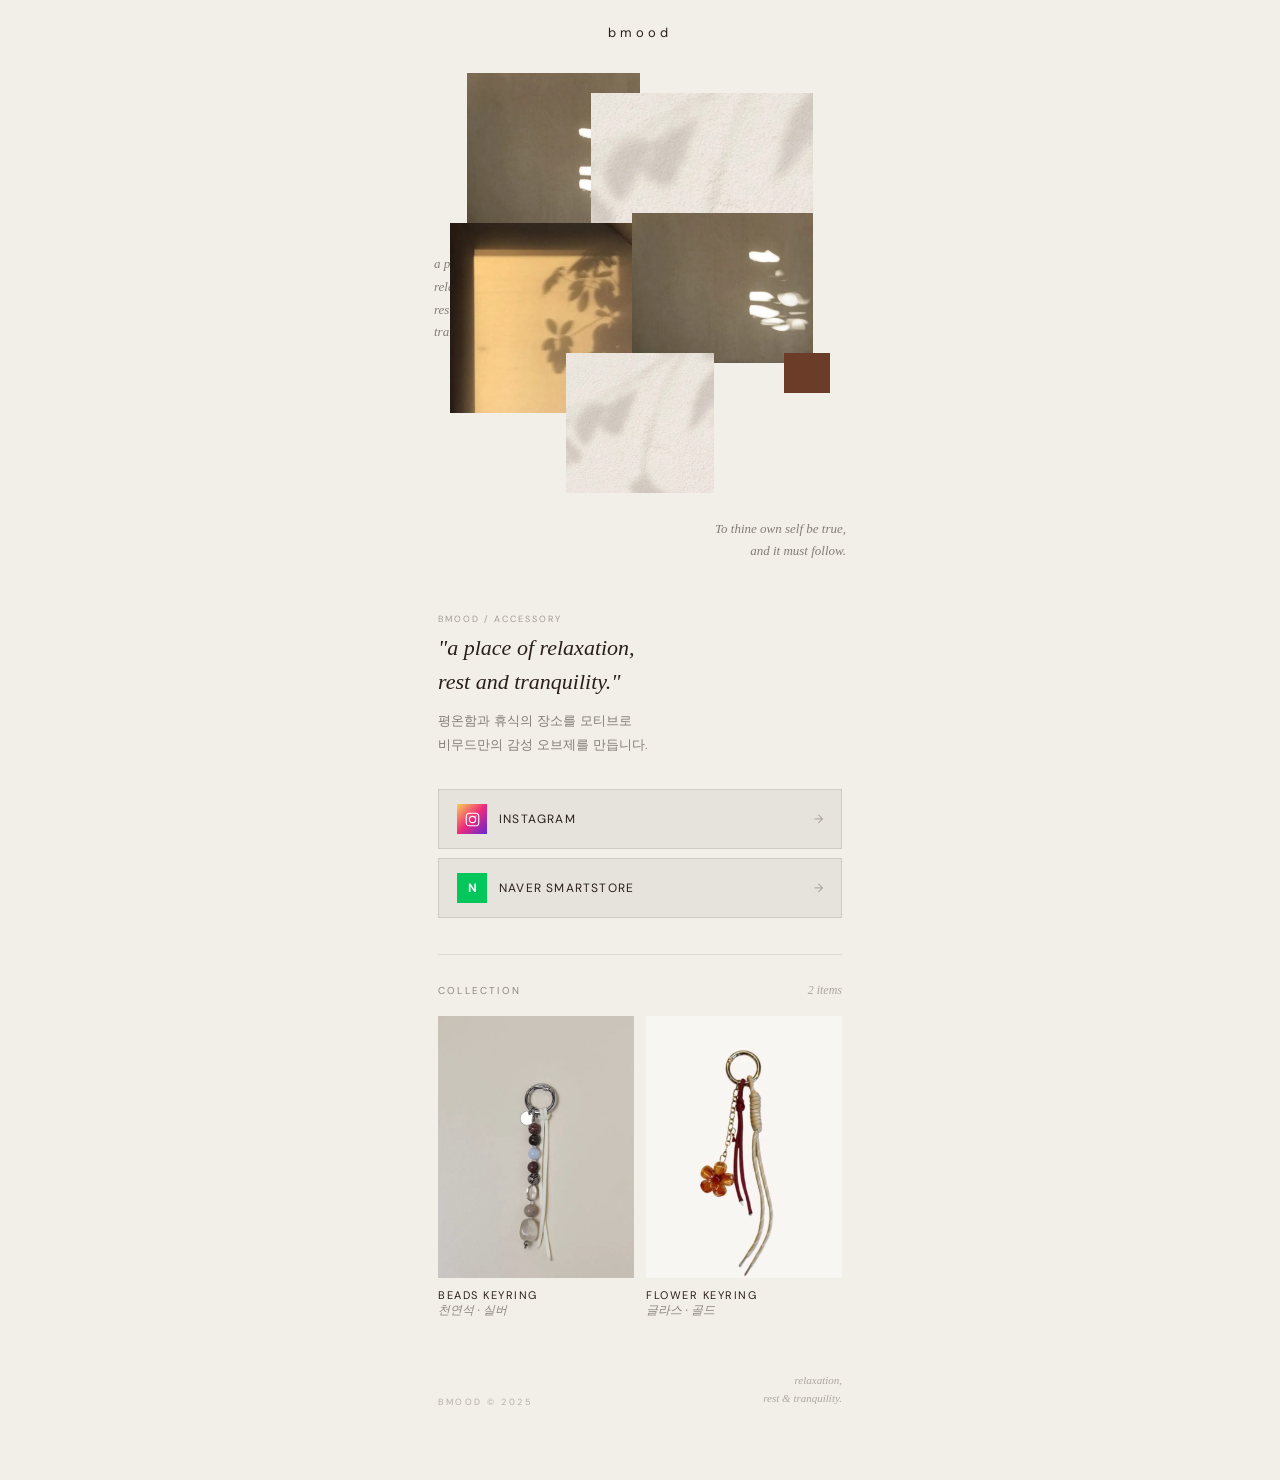
==== index.html @ 72fbf94e "Add files via upload" ====
<!DOCTYPE html>
<html lang="ko">
<head>
<meta charset="UTF-8">
<meta name="viewport" content="width=device-width, initial-scale=1.0">
<title>bmood</title>
<link href="https://fonts.googleapis.com/css2?family=IM+Fell+English:ital@0;1&family=DM+Sans:wght@300;400&display=swap" rel="stylesheet">
<style>
*, *::before, *::after { box-sizing: border-box; margin: 0; padding: 0; }

body {
  background: #F2EFE9;
  color: #2A1F18;
  font-family: 'DM Sans', sans-serif;
  min-height: 100vh;
  display: flex;
  flex-direction: column;
  align-items: center;
}

.page {
  width: 100%;
  max-width: 460px;
  padding: 0 0 72px;
  display: flex;
  flex-direction: column;
  align-items: center;
}

.top-nav {
  width: 100%;
  padding: 24px 28px 0;
  display: flex;
  justify-content: center;
}

.nav-logo {
  font-size: 13px;
  font-weight: 400;
  letter-spacing: 0.32em;
  color: #2A1F18;
}

.moodboard {
  width: 100%;
  padding: 32px 24px 0;
}

.collage {
  position: relative;
  width: 100%;
  height: 500px;
}

.photo-block {
  position: absolute;
  overflow: hidden;
  background: #D8D0C4;
}

.photo-block img {
  width: 100%; height: 100%;
  object-fit: cover;
  display: block;
}

.p1 { left: 8%;  top: 0;    width: 42%; height: 36%; }
.p2 { left: 38%; top: 4%;   width: 54%; height: 30%; }
.p3 { left: 4%;  top: 30%;  width: 50%; height: 38%; }
.p4 { left: 48%; top: 28%;  width: 44%; height: 30%; }
.p5 { left: 32%; top: 56%;  width: 36%; height: 28%; }

.handwriting {
  font-family: 'IM Fell English', serif;
  font-style: italic;
  font-size: 13px;
  line-height: 1.75;
  color: rgba(42,31,24,0.55);
}

.hw-left  { position: absolute; left: 0; top: 36%; width: 36%; }
.hw-right { position: absolute; right: 0; bottom: 2%; width: 48%; text-align: right; }

.swatch {
  position: absolute;
  right: 4%; top: 56%;
  width: 11%; height: 8%;
  background: #6B3C28;
}

.slogan-block {
  width: 100%;
  padding: 40px 28px 0;
  display: flex;
  flex-direction: column;
  gap: 6px;
}

.slogan-tag {
  font-size: 9px;
  letter-spacing: 0.22em;
  color: rgba(42,31,24,0.4);
  text-transform: uppercase;
}

.slogan-main {
  font-family: 'IM Fell English', serif;
  font-style: italic;
  font-size: 22px;
  color: #2A1F18;
  line-height: 1.55;
}

.slogan-desc {
  font-size: 13px;
  font-weight: 300;
  color: rgba(42,31,24,0.55);
  line-height: 1.85;
  margin-top: 4px;
}

.links {
  width: 100%;
  padding: 32px 28px 0;
  display: flex;
  flex-direction: column;
  gap: 9px;
}

.link-btn {
  display: flex;
  align-items: center;
  justify-content: space-between;
  width: 100%;
  padding: 14px 18px;
  background: rgba(42,31,24,0.06);
  border: 1px solid rgba(42,31,24,0.12);
  text-decoration: none;
  color: #2A1F18;
  transition: background 0.2s;
}

.link-btn:hover { background: rgba(42,31,24,0.1); }
.btn-inner { display: flex; align-items: center; gap: 12px; }

.btn-icon {
  width: 30px; height: 30px;
  display: flex; align-items: center; justify-content: center;
  flex-shrink: 0;
}

.btn-icon.insta { background: linear-gradient(135deg, #F9CE54, #EE2A7B, #6228D7); }
.btn-icon.naver { background: #03C75A; color: white; font-weight: 700; font-size: 12px; }

.btn-label { font-size: 12px; letter-spacing: 0.1em; text-transform: uppercase; }
.btn-arrow { font-size: 12px; color: rgba(42,31,24,0.35); }

.rule {
  width: calc(100% - 56px);
  margin: 36px 28px 0;
  height: 1px;
  background: rgba(42,31,24,0.1);
}

.collection { width: 100%; padding: 28px 28px 0; }

.col-header {
  display: flex;
  justify-content: space-between;
  align-items: baseline;
  margin-bottom: 18px;
}

.col-title { font-size: 10px; letter-spacing: 0.22em; color: rgba(42,31,24,0.5); text-transform: uppercase; }
.col-num { font-family: 'IM Fell English', serif; font-style: italic; font-size: 12px; color: rgba(42,31,24,0.35); }

.product-grid { display: grid; grid-template-columns: 1fr 1fr; gap: 12px; }
.product-card { display: flex; flex-direction: column; gap: 10px; }

.product-img-wrap {
  width: 100%;
  aspect-ratio: 3/4;
  overflow: hidden;
  background: #D8D0C4;
}

.product-img-wrap img {
  width: 100%; height: 100%;
  object-fit: cover;
  display: block;
  transition: transform 0.4s ease;
}

.product-img-wrap:hover img { transform: scale(1.03); }

.p-name { font-size: 11px; letter-spacing: 0.14em; text-transform: uppercase; color: #2A1F18; }
.p-sub  { font-family: 'IM Fell English', serif; font-style: italic; font-size: 12px; color: rgba(42,31,24,0.5); }

.footer {
  width: 100%;
  padding: 52px 28px 0;
  display: flex;
  justify-content: space-between;
  align-items: flex-end;
}

.footer-brand { font-size: 9px; letter-spacing: 0.28em; color: rgba(42,31,24,0.3); text-transform: uppercase; }
.footer-slogan { font-family: 'IM Fell English', serif; font-style: italic; font-size: 11px; color: rgba(42,31,24,0.35); text-align: right; line-height: 1.7; }
</style>
</head>
<body>
<div class="page">

  <nav class="top-nav">
    <span class="nav-logo">bmood</span>
  </nav>

  <div class="moodboard">
    <div class="collage">
      <div class="photo-block p1"><img src="c.png" alt=""></div>
      <div class="photo-block p2"><img src="d.png" alt=""></div>
      <div class="handwriting hw-left">a place of<br>relaxation,<br>rest and<br>tranquility.</div>
      <div class="photo-block p3"><img src="e.png" alt=""></div>
      <div class="photo-block p4"><img src="c.png" alt=""></div>
      <div class="photo-block p5"><img src="d.png" alt=""></div>
      <div class="swatch"></div>
      <div class="handwriting hw-right">To thine own self be true,<br>and it must follow.</div>
    </div>
  </div>

  <div class="slogan-block">
    <span class="slogan-tag">bmood / accessory</span>
    <p class="slogan-main">"a place of relaxation,<br>rest and tranquility."</p>
    <p class="slogan-desc">평온함과 휴식의 장소를 모티브로<br>비무드만의 감성 오브제를 만듭니다.</p>
  </div>

  <div class="links">
    <a class="link-btn" href="https://instagram.com" target="_blank" rel="noopener">
      <div class="btn-inner">
        <div class="btn-icon insta">
          <svg width="15" height="15" viewBox="0 0 24 24" fill="none" stroke="white" stroke-width="1.8" stroke-linecap="round" stroke-linejoin="round">
            <rect x="2" y="2" width="20" height="20" rx="5"/><circle cx="12" cy="12" r="5"/><circle cx="17.5" cy="6.5" r="1" fill="white" stroke="none"/>
          </svg>
        </div>
        <span class="btn-label">Instagram</span>
      </div>
      <span class="btn-arrow">→</span>
    </a>
    <a class="link-btn" href="https://smartstore.naver.com" target="_blank" rel="noopener">
      <div class="btn-inner">
        <div class="btn-icon naver">N</div>
        <span class="btn-label">Naver Smartstore</span>
      </div>
      <span class="btn-arrow">→</span>
    </a>
  </div>

  <div class="rule"></div>

  <div class="collection">
    <div class="col-header">
      <span class="col-title">Collection</span>
      <span class="col-num">2 items</span>
    </div>
    <div class="product-grid">
      <div class="product-card">
        <div class="product-img-wrap">
          <img src="a.png" alt="Beads Keyring">
        </div>
        <div>
          <p class="p-name">Beads Keyring</p>
          <p class="p-sub">천연석 · 실버</p>
        </div>
      </div>
      <div class="product-card">
        <div class="product-img-wrap">
          <img src="b.png" alt="Flower Keyring">
        </div>
        <div>
          <p class="p-name">Flower Keyring</p>
          <p class="p-sub">글라스 · 골드</p>
        </div>
      </div>
    </div>
  </div>

  <div class="footer">
    <span class="footer-brand">bmood © 2025</span>
    <span class="footer-slogan">relaxation,<br>rest & tranquility.</span>
  </div>

</div>
</body>
</html>
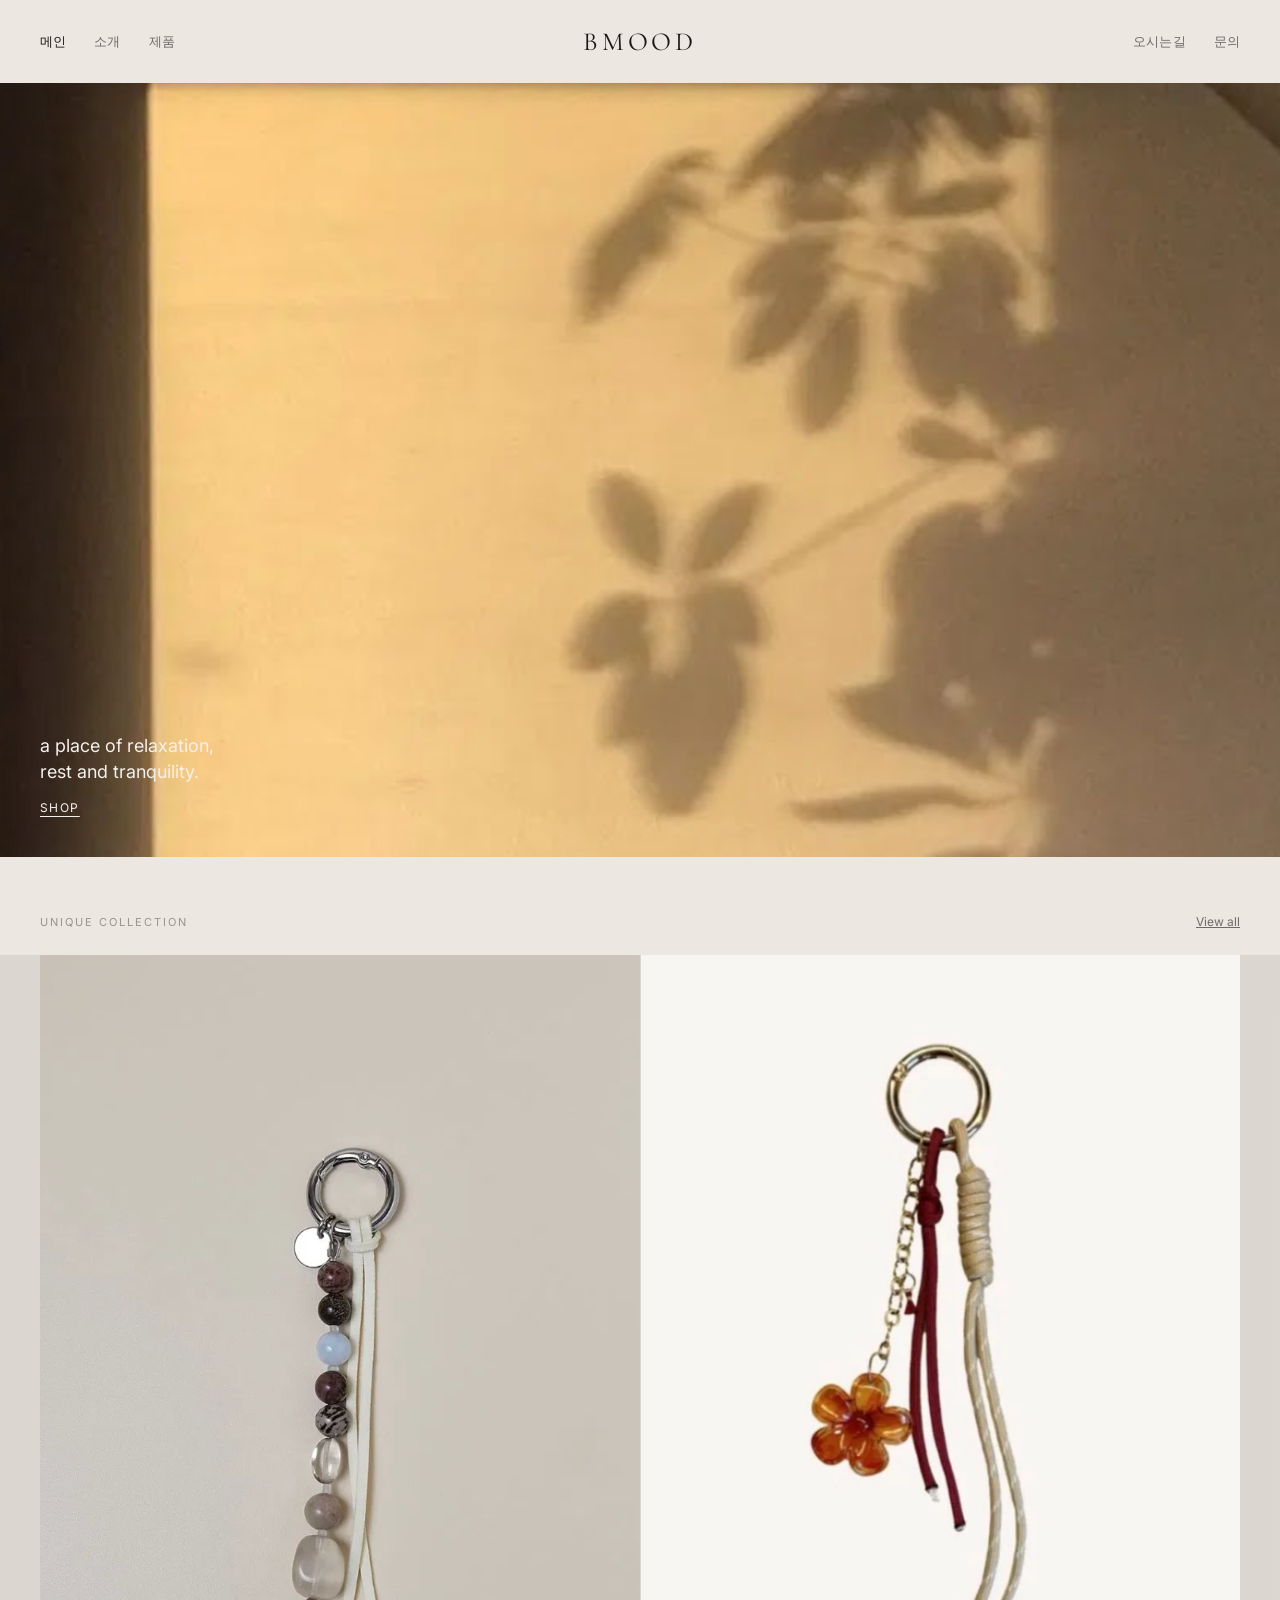
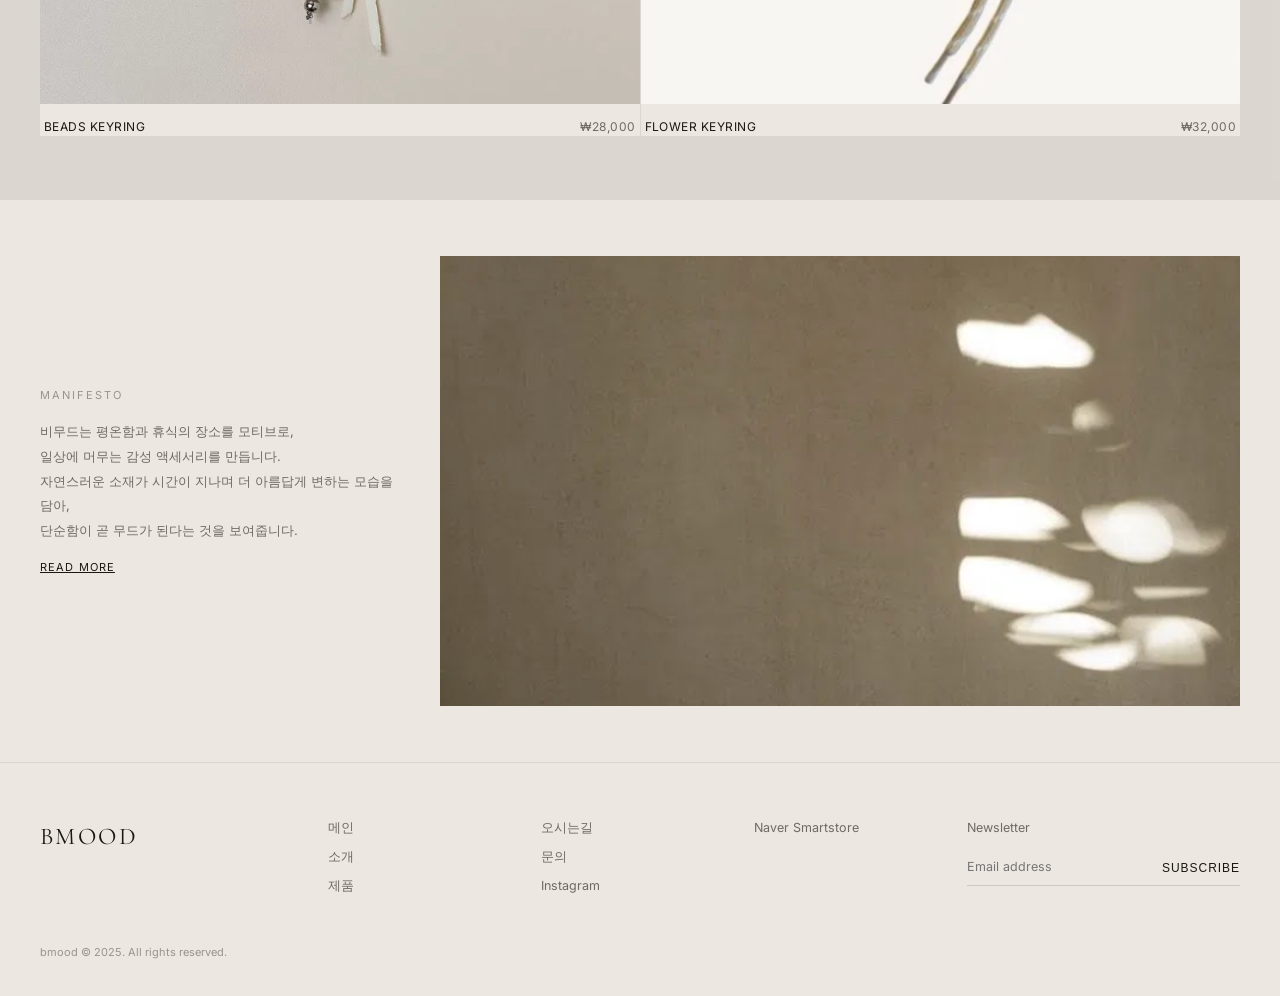
==== commit 8a0a72f0: "first commit" ====
--- a/index.html
+++ b/index.html
@@ -3,292 +3,101 @@
 <head>
 <meta charset="UTF-8">
 <meta name="viewport" content="width=device-width, initial-scale=1.0">
-<title>bmood</title>
-<link href="https://fonts.googleapis.com/css2?family=IM+Fell+English:ital@0;1&family=DM+Sans:wght@300;400&display=swap" rel="stylesheet">
-<style>
-*, *::before, *::after { box-sizing: border-box; margin: 0; padding: 0; }
-
-body {
-  background: #F2EFE9;
-  color: #2A1F18;
-  font-family: 'DM Sans', sans-serif;
-  min-height: 100vh;
-  display: flex;
-  flex-direction: column;
-  align-items: center;
-}
-
-.page {
-  width: 100%;
-  max-width: 460px;
-  padding: 0 0 72px;
-  display: flex;
-  flex-direction: column;
-  align-items: center;
-}
-
-.top-nav {
-  width: 100%;
-  padding: 24px 28px 0;
-  display: flex;
-  justify-content: center;
-}
-
-.nav-logo {
-  font-size: 13px;
-  font-weight: 400;
-  letter-spacing: 0.32em;
-  color: #2A1F18;
-}
-
-.moodboard {
-  width: 100%;
-  padding: 32px 24px 0;
-}
-
-.collage {
-  position: relative;
-  width: 100%;
-  height: 500px;
-}
-
-.photo-block {
-  position: absolute;
-  overflow: hidden;
-  background: #D8D0C4;
-}
-
-.photo-block img {
-  width: 100%; height: 100%;
-  object-fit: cover;
-  display: block;
-}
-
-.p1 { left: 8%;  top: 0;    width: 42%; height: 36%; }
-.p2 { left: 38%; top: 4%;   width: 54%; height: 30%; }
-.p3 { left: 4%;  top: 30%;  width: 50%; height: 38%; }
-.p4 { left: 48%; top: 28%;  width: 44%; height: 30%; }
-.p5 { left: 32%; top: 56%;  width: 36%; height: 28%; }
-
-.handwriting {
-  font-family: 'IM Fell English', serif;
-  font-style: italic;
-  font-size: 13px;
-  line-height: 1.75;
-  color: rgba(42,31,24,0.55);
-}
-
-.hw-left  { position: absolute; left: 0; top: 36%; width: 36%; }
-.hw-right { position: absolute; right: 0; bottom: 2%; width: 48%; text-align: right; }
-
-.swatch {
-  position: absolute;
-  right: 4%; top: 56%;
-  width: 11%; height: 8%;
-  background: #6B3C28;
-}
-
-.slogan-block {
-  width: 100%;
-  padding: 40px 28px 0;
-  display: flex;
-  flex-direction: column;
-  gap: 6px;
-}
-
-.slogan-tag {
-  font-size: 9px;
-  letter-spacing: 0.22em;
-  color: rgba(42,31,24,0.4);
-  text-transform: uppercase;
-}
-
-.slogan-main {
-  font-family: 'IM Fell English', serif;
-  font-style: italic;
-  font-size: 22px;
-  color: #2A1F18;
-  line-height: 1.55;
-}
-
-.slogan-desc {
-  font-size: 13px;
-  font-weight: 300;
-  color: rgba(42,31,24,0.55);
-  line-height: 1.85;
-  margin-top: 4px;
-}
-
-.links {
-  width: 100%;
-  padding: 32px 28px 0;
-  display: flex;
-  flex-direction: column;
-  gap: 9px;
-}
-
-.link-btn {
-  display: flex;
-  align-items: center;
-  justify-content: space-between;
-  width: 100%;
-  padding: 14px 18px;
-  background: rgba(42,31,24,0.06);
-  border: 1px solid rgba(42,31,24,0.12);
-  text-decoration: none;
-  color: #2A1F18;
-  transition: background 0.2s;
-}
-
-.link-btn:hover { background: rgba(42,31,24,0.1); }
-.btn-inner { display: flex; align-items: center; gap: 12px; }
-
-.btn-icon {
-  width: 30px; height: 30px;
-  display: flex; align-items: center; justify-content: center;
-  flex-shrink: 0;
-}
-
-.btn-icon.insta { background: linear-gradient(135deg, #F9CE54, #EE2A7B, #6228D7); }
-.btn-icon.naver { background: #03C75A; color: white; font-weight: 700; font-size: 12px; }
-
-.btn-label { font-size: 12px; letter-spacing: 0.1em; text-transform: uppercase; }
-.btn-arrow { font-size: 12px; color: rgba(42,31,24,0.35); }
-
-.rule {
-  width: calc(100% - 56px);
-  margin: 36px 28px 0;
-  height: 1px;
-  background: rgba(42,31,24,0.1);
-}
-
-.collection { width: 100%; padding: 28px 28px 0; }
-
-.col-header {
-  display: flex;
-  justify-content: space-between;
-  align-items: baseline;
-  margin-bottom: 18px;
-}
-
-.col-title { font-size: 10px; letter-spacing: 0.22em; color: rgba(42,31,24,0.5); text-transform: uppercase; }
-.col-num { font-family: 'IM Fell English', serif; font-style: italic; font-size: 12px; color: rgba(42,31,24,0.35); }
-
-.product-grid { display: grid; grid-template-columns: 1fr 1fr; gap: 12px; }
-.product-card { display: flex; flex-direction: column; gap: 10px; }
-
-.product-img-wrap {
-  width: 100%;
-  aspect-ratio: 3/4;
-  overflow: hidden;
-  background: #D8D0C4;
-}
-
-.product-img-wrap img {
-  width: 100%; height: 100%;
-  object-fit: cover;
-  display: block;
-  transition: transform 0.4s ease;
-}
-
-.product-img-wrap:hover img { transform: scale(1.03); }
-
-.p-name { font-size: 11px; letter-spacing: 0.14em; text-transform: uppercase; color: #2A1F18; }
-.p-sub  { font-family: 'IM Fell English', serif; font-style: italic; font-size: 12px; color: rgba(42,31,24,0.5); }
-
-.footer {
-  width: 100%;
-  padding: 52px 28px 0;
-  display: flex;
-  justify-content: space-between;
-  align-items: flex-end;
-}
-
-.footer-brand { font-size: 9px; letter-spacing: 0.28em; color: rgba(42,31,24,0.3); text-transform: uppercase; }
-.footer-slogan { font-family: 'IM Fell English', serif; font-style: italic; font-size: 11px; color: rgba(42,31,24,0.35); text-align: right; line-height: 1.7; }
-</style>
+<title>bmood — a place of relaxation, rest and tranquility.</title>
+<link href="https://fonts.googleapis.com/css2?family=Cormorant+Garamond:ital@0;1&family=Inter:wght@300;400;500&display=swap" rel="stylesheet">
+<link rel="stylesheet" href="styles.css">
 </head>
 <body>
-<div class="page">
 
-  <nav class="top-nav">
-    <span class="nav-logo">bmood</span>
+<header class="site-header">
+  <nav class="nav-left">
+    <a href="index.html" class="active">메인</a>
+    <a href="about.html">소개</a>
+    <a href="shop.html">제품</a>
   </nav>
+  <a class="logo" href="index.html">bmood</a>
+  <nav class="nav-right">
+    <a href="location.html">오시는길</a>
+    <a href="contact.html">문의</a>
+  </nav>
+  <button class="nav-menu-btn" aria-label="메뉴 열기"><span></span><span></span><span></span></button>
+</header>
+<div class="mobile-nav">
+  <a href="index.html" class="active">메인</a>
+  <a href="about.html">소개</a>
+  <a href="shop.html">제품</a>
+  <a href="location.html">오시는길</a>
+  <a href="contact.html">문의</a>
+</div>
 
-  <div class="moodboard">
-    <div class="collage">
-      <div class="photo-block p1"><img src="c.png" alt=""></div>
-      <div class="photo-block p2"><img src="d.png" alt=""></div>
-      <div class="handwriting hw-left">a place of<br>relaxation,<br>rest and<br>tranquility.</div>
-      <div class="photo-block p3"><img src="e.png" alt=""></div>
-      <div class="photo-block p4"><img src="c.png" alt=""></div>
-      <div class="photo-block p5"><img src="d.png" alt=""></div>
-      <div class="swatch"></div>
-      <div class="handwriting hw-right">To thine own self be true,<br>and it must follow.</div>
+<section class="hero">
+  <img src="e.png" alt="bmood lifestyle">
+  <div class="hero-overlay">
+    <p>a place of relaxation,<br>rest and tranquility.</p>
+    <a class="hero-link" href="shop.html">Shop</a>
+  </div>
+</section>
+
+<div class="section-head">
+  <span class="eyebrow">Unique Collection</span>
+  <span class="meta"><a href="shop.html">View all</a></span>
+</div>
+
+<div class="product-grid cols-2">
+  <a class="product-card" href="shop.html">
+    <div class="thumb"><img src="a.png" alt="Beads Keyring"></div>
+    <div class="meta-row">
+      <span>Beads Keyring</span>
+      <span class="price">₩28,000</span>
     </div>
+  </a>
+  <a class="product-card" href="shop.html">
+    <div class="thumb"><img src="b.png" alt="Flower Keyring"></div>
+    <div class="meta-row">
+      <span>Flower Keyring</span>
+      <span class="price">₩32,000</span>
+    </div>
+  </a>
+</div>
+
+<div class="manifesto">
+  <div class="manifesto-text">
+    <span class="eyebrow">Manifesto</span>
+    <p>비무드는 평온함과 휴식의 장소를 모티브로,<br>일상에 머무는 감성 액세서리를 만듭니다.<br>자연스러운 소재가 시간이 지나며 더 아름답게 변하는 모습을 담아,<br>단순함이 곧 무드가 된다는 것을 보여줍니다.</p>
+    <a class="read-more" href="about.html">Read more</a>
   </div>
+  <div class="manifesto-image">
+    <img src="c.png" alt="bmood mood">
+  </div>
+</div>
 
-  <div class="slogan-block">
-    <span class="slogan-tag">bmood / accessory</span>
-    <p class="slogan-main">"a place of relaxation,<br>rest and tranquility."</p>
-    <p class="slogan-desc">평온함과 휴식의 장소를 모티브로<br>비무드만의 감성 오브제를 만듭니다.</p>
-  </div>
-
-  <div class="links">
-    <a class="link-btn" href="https://instagram.com" target="_blank" rel="noopener">
-      <div class="btn-inner">
-        <div class="btn-icon insta">
-          <svg width="15" height="15" viewBox="0 0 24 24" fill="none" stroke="white" stroke-width="1.8" stroke-linecap="round" stroke-linejoin="round">
-            <rect x="2" y="2" width="20" height="20" rx="5"/><circle cx="12" cy="12" r="5"/><circle cx="17.5" cy="6.5" r="1" fill="white" stroke="none"/>
-          </svg>
-        </div>
-        <span class="btn-label">Instagram</span>
-      </div>
-      <span class="btn-arrow">→</span>
-    </a>
-    <a class="link-btn" href="https://smartstore.naver.com" target="_blank" rel="noopener">
-      <div class="btn-inner">
-        <div class="btn-icon naver">N</div>
-        <span class="btn-label">Naver Smartstore</span>
-      </div>
-      <span class="btn-arrow">→</span>
-    </a>
-  </div>
-
-  <div class="rule"></div>
-
-  <div class="collection">
-    <div class="col-header">
-      <span class="col-title">Collection</span>
-      <span class="col-num">2 items</span>
+<footer class="site-footer">
+  <div class="footer-top">
+    <div class="footer-brand-mark">bmood</div>
+    <div class="footer-col">
+      <a href="index.html">메인</a>
+      <a href="about.html">소개</a>
+      <a href="shop.html">제품</a>
     </div>
-    <div class="product-grid">
-      <div class="product-card">
-        <div class="product-img-wrap">
-          <img src="a.png" alt="Beads Keyring">
-        </div>
-        <div>
-          <p class="p-name">Beads Keyring</p>
-          <p class="p-sub">천연석 · 실버</p>
-        </div>
-      </div>
-      <div class="product-card">
-        <div class="product-img-wrap">
-          <img src="b.png" alt="Flower Keyring">
-        </div>
-        <div>
-          <p class="p-name">Flower Keyring</p>
-          <p class="p-sub">글라스 · 골드</p>
-        </div>
+    <div class="footer-col">
+      <a href="location.html">오시는길</a>
+      <a href="contact.html">문의</a>
+      <a href="https://www.instagram.com/bmood_/" target="_blank" rel="noopener">Instagram</a>
+    </div>
+    <div class="footer-col">
+      <a href="https://smartstore.naver.com" target="_blank" rel="noopener">Naver Smartstore</a>
+    </div>
+    <div class="footer-col">
+      <span class="footer-newsletter-label">Newsletter</span>
+      <div class="newsletter-input-row">
+        <input type="email" placeholder="Email address">
+        <button type="button">Subscribe</button>
       </div>
     </div>
   </div>
+  <div class="footer-bottom">bmood © 2025. All rights reserved.</div>
+</footer>
 
-  <div class="footer">
-    <span class="footer-brand">bmood © 2025</span>
-    <span class="footer-slogan">relaxation,<br>rest & tranquility.</span>
-  </div>
-
-</div>
+<script src="main.js"></script>
 </body>
 </html>
--- a/styles.css
+++ b/styles.css
@@ -0,0 +1,615 @@
+*, *::before, *::after { box-sizing: border-box; margin: 0; padding: 0; }
+
+:root {
+  --bg: #ECE7E0;
+  --bg-soft: #E4DED5;
+  --ink: #1B1814;
+  --ink-60: rgba(27,24,20,0.6);
+  --ink-40: rgba(27,24,20,0.4);
+  --ink-15: rgba(27,24,20,0.15);
+  --ink-08: rgba(27,24,20,0.08);
+}
+
+html { scroll-behavior: smooth; }
+
+body {
+  background: var(--bg);
+  color: var(--ink);
+  font-family: 'Inter', sans-serif;
+  font-size: 14px;
+  line-height: 1.5;
+}
+
+a { color: inherit; text-decoration: none; }
+
+img { display: block; max-width: 100%; }
+
+/* ---------- Header ---------- */
+.site-header {
+  display: grid;
+  grid-template-columns: 1fr auto 1fr;
+  align-items: center;
+  padding: 22px 40px;
+  background: var(--bg);
+  position: relative;
+  z-index: 50;
+}
+
+.nav-left, .nav-right {
+  display: flex;
+  gap: 28px;
+  align-items: center;
+}
+
+.nav-right { justify-content: flex-end; }
+
+.nav-left a, .nav-right a {
+  font-size: 13px;
+  letter-spacing: 0.01em;
+  color: var(--ink-60);
+  transition: color 0.2s;
+}
+
+.nav-left a:hover, .nav-right a:hover, .nav-left a.active { color: var(--ink); }
+
+.logo {
+  grid-column: 2;
+  justify-self: center;
+  font-family: 'Cormorant Garamond', serif;
+  font-size: 26px;
+  letter-spacing: 0.14em;
+  text-transform: uppercase;
+  color: var(--ink);
+}
+
+.nav-menu-btn {
+  display: none;
+  background: none;
+  border: none;
+  flex-direction: column;
+  gap: 4px;
+  cursor: pointer;
+  padding: 4px;
+}
+
+.nav-menu-btn span { display: block; width: 20px; height: 1px; background: var(--ink); }
+
+.mobile-nav {
+  display: none;
+  flex-direction: column;
+  padding: 0 40px 18px;
+  background: var(--bg);
+}
+
+.mobile-nav.open { display: flex; }
+
+.mobile-nav a {
+  padding: 12px 0;
+  font-size: 13px;
+  letter-spacing: 0.04em;
+  border-bottom: 1px solid var(--ink-08);
+  color: var(--ink-60);
+}
+
+.mobile-nav a.active { color: var(--ink); }
+
+/* ---------- Hero ---------- */
+.hero {
+  position: relative;
+  width: 100%;
+  height: 86vh;
+  min-height: 520px;
+  overflow: hidden;
+  background: var(--bg-soft);
+}
+
+.hero img {
+  width: 100%; height: 100%;
+  object-fit: cover;
+}
+
+.hero-overlay {
+  position: absolute;
+  left: 40px;
+  bottom: 40px;
+  color: #F4F1EC;
+}
+
+.hero-overlay p {
+  font-size: 18px;
+  line-height: 1.45;
+  max-width: 320px;
+}
+
+.hero-link {
+  display: inline-block;
+  margin-top: 14px;
+  font-size: 12px;
+  letter-spacing: 0.12em;
+  text-transform: uppercase;
+  text-decoration: underline;
+  text-underline-offset: 4px;
+}
+
+/* ---------- Section headers ---------- */
+.section-head {
+  display: flex;
+  justify-content: space-between;
+  align-items: baseline;
+  padding: 56px 40px 24px;
+}
+
+.section-head .eyebrow {
+  font-size: 11px;
+  letter-spacing: 0.18em;
+  text-transform: uppercase;
+  color: var(--ink-40);
+}
+
+.section-head .meta {
+  font-size: 12px;
+  color: var(--ink-40);
+}
+
+.section-head .meta a { text-decoration: underline; color: var(--ink-60); }
+
+/* ---------- Product grid ---------- */
+.product-grid {
+  display: grid;
+  grid-template-columns: repeat(3, 1fr);
+  gap: 1px;
+  background: var(--ink-08);
+  padding: 0 40px 64px;
+}
+
+.product-grid.cols-2 { grid-template-columns: repeat(2, 1fr); }
+
+.product-card {
+  background: var(--bg);
+  display: flex;
+  flex-direction: column;
+}
+
+.product-card .thumb {
+  aspect-ratio: 4/5;
+  overflow: hidden;
+  background: var(--bg-soft);
+}
+
+.product-card .thumb img {
+  width: 100%; height: 100%;
+  object-fit: cover;
+  transition: transform 0.5s ease;
+}
+
+.product-card:hover .thumb img { transform: scale(1.035); }
+
+.product-card .meta-row {
+  display: flex;
+  justify-content: space-between;
+  padding: 14px 4px 0;
+  font-size: 12px;
+  letter-spacing: 0.04em;
+  text-transform: uppercase;
+}
+
+.product-card .meta-row .price { color: var(--ink-60); text-transform: none; }
+
+/* ---------- Filter bar ---------- */
+.filter-bar {
+  display: flex;
+  justify-content: space-between;
+  align-items: center;
+  padding: 18px 40px;
+  border-top: 1px solid var(--ink-08);
+  border-bottom: 1px solid var(--ink-08);
+  font-size: 11px;
+  letter-spacing: 0.1em;
+  text-transform: uppercase;
+}
+
+.filter-bar .filters { display: flex; gap: 22px; }
+
+.filter-bar button {
+  background: none;
+  border: none;
+  font: inherit;
+  letter-spacing: inherit;
+  text-transform: inherit;
+  color: var(--ink-40);
+  cursor: pointer;
+  padding-bottom: 2px;
+}
+
+.filter-bar button.active { color: var(--ink); border-bottom: 1px solid var(--ink); }
+
+.filter-bar .sort { color: var(--ink-40); }
+
+/* ---------- Product detail ---------- */
+.detail {
+  display: grid;
+  grid-template-columns: 1fr 1fr;
+}
+
+.detail-image {
+  aspect-ratio: 1/1;
+  overflow: hidden;
+  background: var(--bg-soft);
+}
+
+.detail-image img { width: 100%; height: 100%; object-fit: cover; }
+
+.detail-info {
+  padding: 64px 64px 0;
+  display: flex;
+  flex-direction: column;
+  max-width: 460px;
+}
+
+.detail-info .title-row {
+  display: flex;
+  justify-content: space-between;
+  align-items: baseline;
+  font-size: 13px;
+  letter-spacing: 0.06em;
+  text-transform: uppercase;
+}
+
+.detail-info .desc {
+  margin-top: 18px;
+  font-size: 13px;
+  line-height: 1.85;
+  color: var(--ink-60);
+}
+
+.detail-info .more-details {
+  margin-top: 10px;
+  font-size: 12px;
+  text-decoration: underline;
+  color: var(--ink-60);
+  display: inline-block;
+}
+
+.detail-block { margin-top: 30px; }
+
+.detail-block .label {
+  font-size: 11px;
+  letter-spacing: 0.1em;
+  text-transform: uppercase;
+  color: var(--ink-60);
+  margin-bottom: 12px;
+}
+
+.option-row { display: flex; gap: 22px; }
+
+.option-row button {
+  background: none;
+  border: none;
+  font: inherit;
+  font-size: 13px;
+  color: var(--ink-40);
+  cursor: pointer;
+  padding-bottom: 4px;
+}
+
+.option-row button.active { color: var(--ink); border-bottom: 1px solid var(--ink); }
+
+.swatch-row { display: flex; gap: 10px; }
+
+.swatch-row button {
+  width: 22px; height: 22px;
+  border-radius: 50%;
+  border: 1px solid var(--ink-15);
+  cursor: pointer;
+  padding: 0;
+  background-clip: content-box;
+}
+
+.swatch-row button.active { box-shadow: 0 0 0 1px var(--ink); }
+
+.qty-row {
+  display: flex;
+  align-items: center;
+  gap: 22px;
+  font-size: 13px;
+}
+
+.qty-row .qty-control {
+  display: flex;
+  align-items: center;
+  gap: 16px;
+}
+
+.qty-row button {
+  background: none;
+  border: 1px solid var(--ink-15);
+  width: 26px; height: 26px;
+  cursor: pointer;
+  font-size: 14px;
+  line-height: 1;
+}
+
+.add-to-cart {
+  margin-top: 30px;
+  width: 100%;
+  padding: 16px 0;
+  background: var(--ink);
+  color: var(--bg);
+  border: none;
+  font-size: 12px;
+  letter-spacing: 0.14em;
+  text-transform: uppercase;
+  cursor: pointer;
+  transition: opacity 0.2s;
+}
+
+.add-to-cart:hover { opacity: 0.85; }
+
+.detail-features {
+  display: grid;
+  grid-template-columns: repeat(4, 1fr);
+  gap: 28px;
+  padding: 64px 40px;
+  border-top: 1px solid var(--ink-08);
+}
+
+.detail-features .feature-title {
+  font-style: italic;
+  font-family: 'Cormorant Garamond', serif;
+  font-size: 16px;
+  margin-bottom: 10px;
+}
+
+.detail-features .feature-text {
+  font-size: 12.5px;
+  line-height: 1.75;
+  color: var(--ink-60);
+}
+
+/* ---------- Map (location) ---------- */
+.map-wrap {
+  width: 100%;
+  aspect-ratio: 16/7;
+  overflow: hidden;
+  background: var(--bg-soft);
+  padding: 0 40px;
+  box-sizing: content-box;
+}
+
+.map-wrap iframe { width: 100%; height: 100%; border: 0; display: block; }
+
+@media (max-width: 880px) {
+  .map-wrap { padding: 0 20px; aspect-ratio: 4/3; }
+}
+
+/* ---------- Manifesto / About ---------- */
+.manifesto {
+  display: grid;
+  grid-template-columns: 0.8fr 1.6fr;
+  gap: 0;
+  align-items: stretch;
+  padding: 56px 40px;
+}
+
+.manifesto-text { padding-right: 40px; align-self: center; }
+
+.manifesto-text .eyebrow {
+  font-size: 11px;
+  letter-spacing: 0.18em;
+  text-transform: uppercase;
+  color: var(--ink-40);
+  margin-bottom: 16px;
+  display: block;
+}
+
+.manifesto-text p {
+  font-size: 13px;
+  line-height: 1.9;
+  color: var(--ink-60);
+}
+
+.manifesto-text .read-more {
+  display: inline-block;
+  margin-top: 16px;
+  font-size: 11px;
+  letter-spacing: 0.1em;
+  text-transform: uppercase;
+  text-decoration: underline;
+}
+
+.manifesto-image { aspect-ratio: 16/9; overflow: hidden; background: var(--bg-soft); }
+.manifesto-image img { width: 100%; height: 100%; object-fit: cover; }
+
+.story-section {
+  padding: 0 40px 64px;
+  max-width: 760px;
+}
+
+.story-section h2 {
+  font-family: 'Cormorant Garamond', serif;
+  font-style: italic;
+  font-size: 28px;
+  margin-bottom: 18px;
+}
+
+.story-section p {
+  font-size: 13.5px;
+  line-height: 1.95;
+  color: var(--ink-60);
+  margin-bottom: 16px;
+}
+
+.value-grid {
+  display: grid;
+  grid-template-columns: repeat(4, 1fr);
+  gap: 28px;
+  padding: 0 40px 72px;
+}
+
+.value-item .num { font-family: 'Cormorant Garamond', serif; font-style: italic; font-size: 18px; color: var(--ink-40); }
+.value-item .name { font-size: 12px; letter-spacing: 0.08em; text-transform: uppercase; margin: 10px 0 8px; }
+.value-item .text { font-size: 12.5px; line-height: 1.75; color: var(--ink-60); }
+.value-item .text a:hover { text-decoration: underline; }
+
+/* ---------- Contact ---------- */
+.contact-wrap {
+  display: grid;
+  grid-template-columns: 1fr 1fr;
+  padding: 64px 40px 80px;
+  gap: 80px;
+}
+
+.contact-intro .eyebrow {
+  font-size: 11px;
+  letter-spacing: 0.18em;
+  text-transform: uppercase;
+  color: var(--ink-40);
+}
+
+.contact-intro h1 {
+  font-family: 'Cormorant Garamond', serif;
+  font-style: italic;
+  font-size: 34px;
+  margin: 14px 0 18px;
+}
+
+.contact-intro p { font-size: 13.5px; line-height: 1.9; color: var(--ink-60); max-width: 380px; }
+
+.contact-info-list { margin-top: 36px; display: flex; flex-direction: column; gap: 16px; }
+
+.contact-info-row { display: flex; justify-content: space-between; padding-bottom: 14px; border-bottom: 1px solid var(--ink-08); max-width: 380px; }
+.contact-info-row .label { font-size: 11px; letter-spacing: 0.08em; text-transform: uppercase; color: var(--ink-40); }
+.contact-info-row .value { font-size: 13px; }
+.contact-info-row .value:hover { text-decoration: underline; }
+
+.contact-form { display: flex; flex-direction: column; gap: 20px; }
+
+.form-group { display: flex; flex-direction: column; gap: 8px; }
+
+.form-group label {
+  font-size: 11px;
+  letter-spacing: 0.08em;
+  text-transform: uppercase;
+  color: var(--ink-40);
+}
+
+.form-group input, .form-group textarea {
+  background: transparent;
+  border: none;
+  border-bottom: 1px solid var(--ink-15);
+  padding: 8px 0;
+  font: inherit;
+  font-size: 14px;
+  color: var(--ink);
+  outline: none;
+}
+
+.form-group input:focus, .form-group textarea:focus { border-color: var(--ink); }
+.form-group textarea { resize: vertical; min-height: 100px; }
+
+.form-submit {
+  margin-top: 8px;
+  align-self: flex-start;
+  padding: 15px 36px;
+  background: var(--ink);
+  color: var(--bg);
+  border: none;
+  font-size: 12px;
+  letter-spacing: 0.12em;
+  text-transform: uppercase;
+  cursor: pointer;
+  transition: opacity 0.2s;
+}
+
+.form-submit:hover { opacity: 0.85; }
+
+.form-success { display: none; flex-direction: column; gap: 12px; }
+.form-success.show { display: flex; }
+.form-success .check { font-family: 'Cormorant Garamond', serif; font-style: italic; font-size: 24px; }
+.form-success p { font-size: 13.5px; line-height: 1.85; color: var(--ink-60); }
+
+/* ---------- Footer ---------- */
+.site-footer {
+  border-top: 1px solid var(--ink-08);
+  padding: 56px 40px 36px;
+}
+
+.footer-top {
+  display: grid;
+  grid-template-columns: 1.4fr 1fr 1fr 1fr 1.2fr;
+  gap: 24px;
+  align-items: start;
+}
+
+.footer-brand-mark {
+  font-family: 'Cormorant Garamond', serif;
+  font-size: 24px;
+  letter-spacing: 0.1em;
+  text-transform: uppercase;
+}
+
+.footer-col { display: flex; flex-direction: column; gap: 10px; }
+.footer-col a, .footer-col span { font-size: 12.5px; color: var(--ink-60); }
+.footer-col a:hover { color: var(--ink); }
+
+.footer-newsletter-label { font-size: 12.5px; color: var(--ink-60); margin-bottom: 10px; }
+
+.newsletter-input-row {
+  display: flex;
+  border-bottom: 1px solid var(--ink-15);
+  padding-bottom: 8px;
+}
+
+.newsletter-input-row input {
+  flex: 1;
+  background: none;
+  border: none;
+  font: inherit;
+  font-size: 12.5px;
+  outline: none;
+  color: var(--ink);
+}
+
+.newsletter-input-row button {
+  background: none;
+  border: none;
+  font-size: 12px;
+  letter-spacing: 0.08em;
+  text-transform: uppercase;
+  cursor: pointer;
+  color: var(--ink);
+}
+
+.footer-bottom {
+  margin-top: 48px;
+  font-size: 11px;
+  color: var(--ink-40);
+}
+
+/* ---------- Responsive ---------- */
+@media (max-width: 880px) {
+  .site-header { grid-template-columns: auto 1fr auto; padding: 18px 20px; }
+  .nav-left, .nav-right { display: none; }
+  .nav-menu-btn { display: flex; }
+  .logo { grid-column: 2; }
+  .mobile-nav { padding: 0 20px 16px; }
+
+  .hero-overlay { left: 20px; bottom: 24px; }
+  .section-head { padding: 40px 20px 18px; flex-direction: column; align-items: flex-start; gap: 8px; }
+  .product-grid { grid-template-columns: repeat(2, 1fr); padding: 0 20px 40px; }
+  .filter-bar { padding: 14px 20px; }
+
+  .detail { grid-template-columns: 1fr; }
+  .detail-info { padding: 32px 20px 0; max-width: none; }
+  .detail-features { grid-template-columns: repeat(2, 1fr); padding: 40px 20px; gap: 24px; }
+
+  .manifesto { grid-template-columns: 1fr; padding: 32px 20px; gap: 24px; }
+  .manifesto-text { padding-right: 0; }
+  .story-section { padding: 0 20px 40px; }
+  .value-grid { grid-template-columns: repeat(2, 1fr); padding: 0 20px 48px; gap: 24px; }
+
+  .contact-wrap { grid-template-columns: 1fr; padding: 40px 20px 56px; gap: 40px; }
+
+  .footer-top { grid-template-columns: repeat(2, 1fr); gap: 32px; }
+  .site-footer { padding: 40px 20px 28px; }
+}
